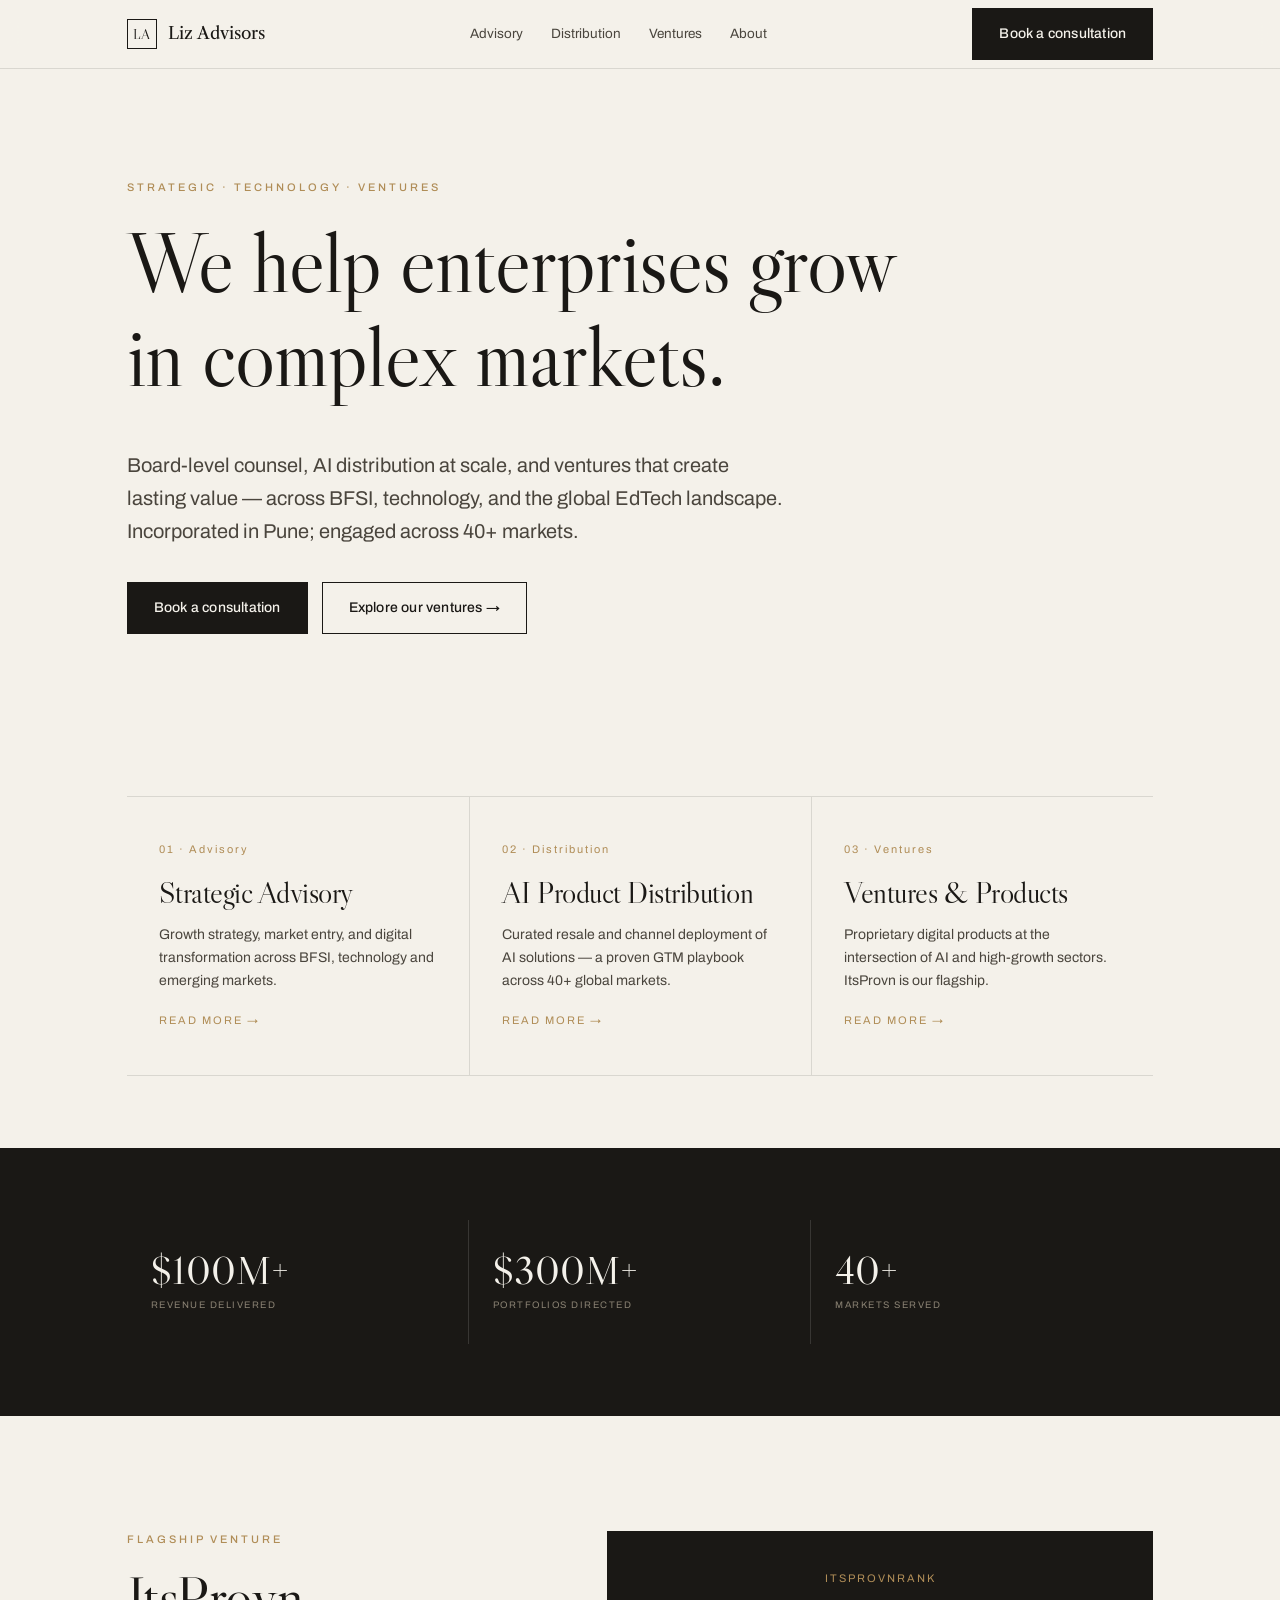
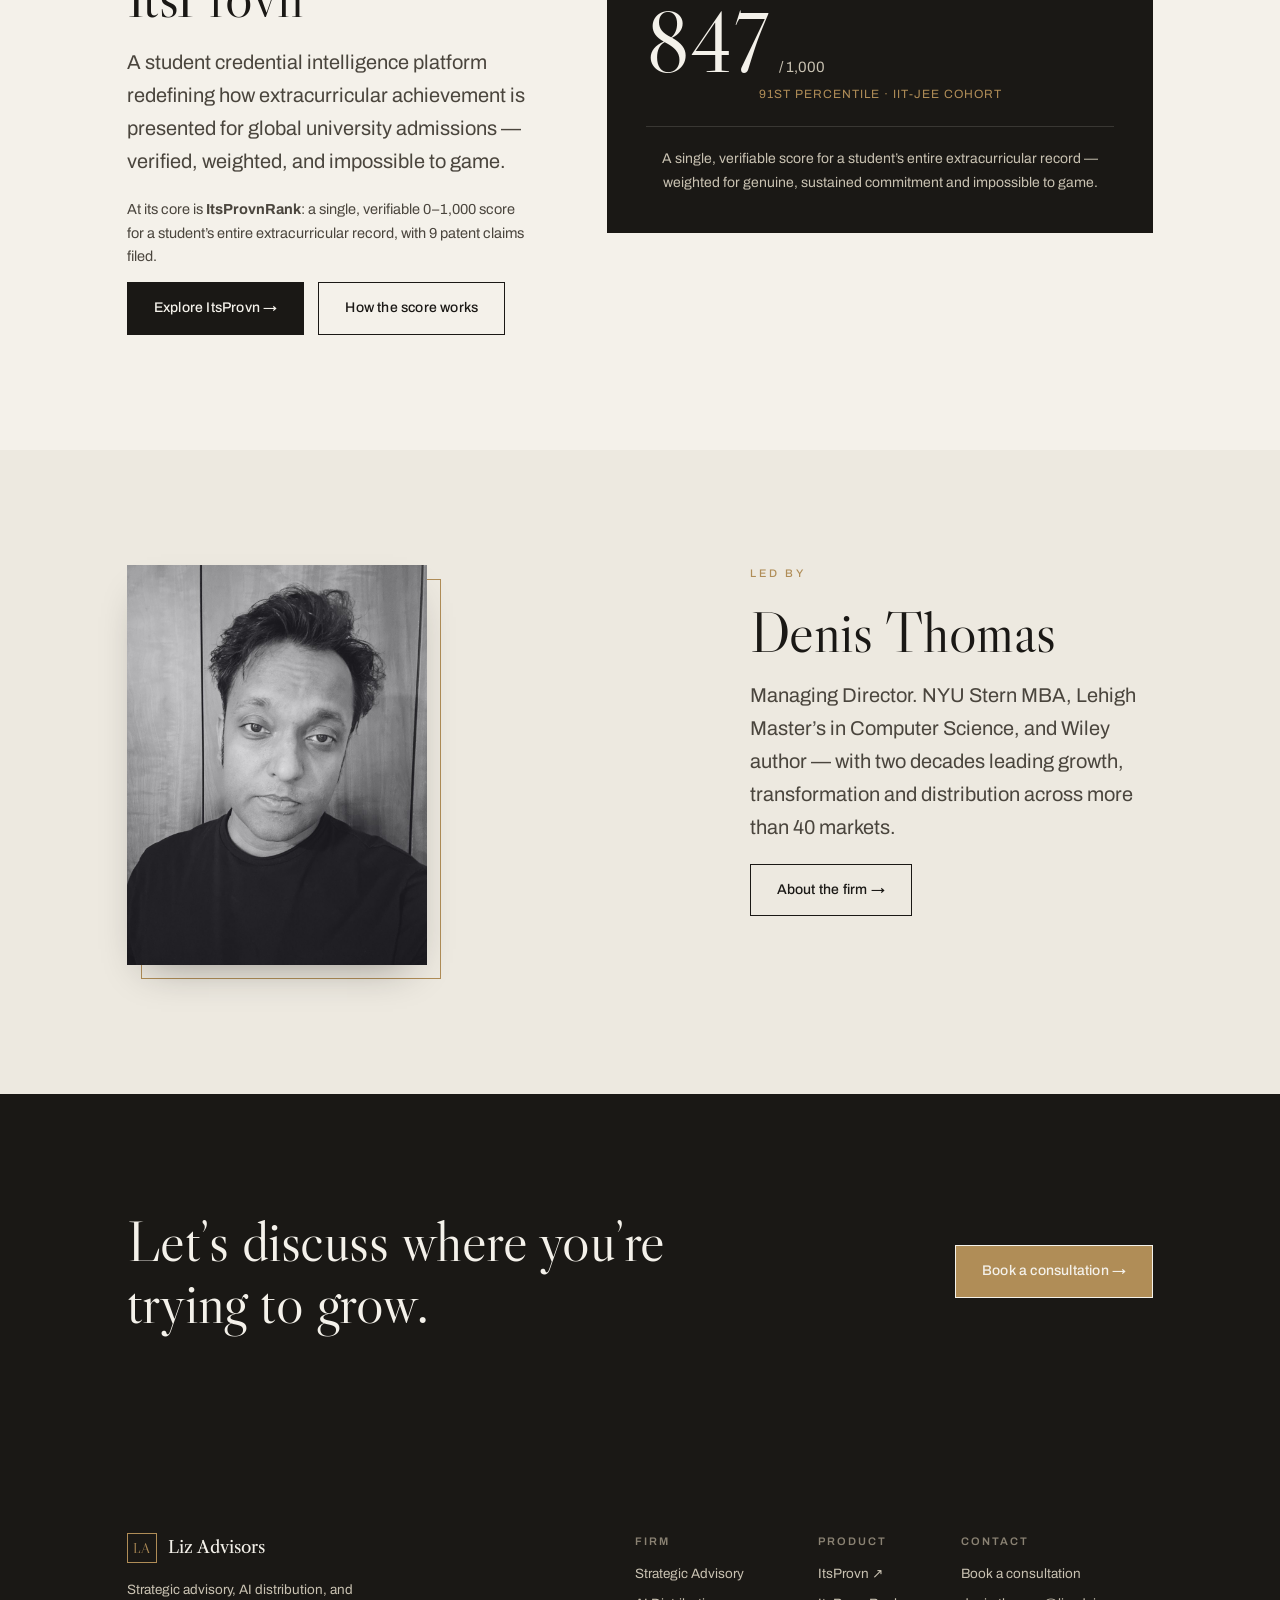
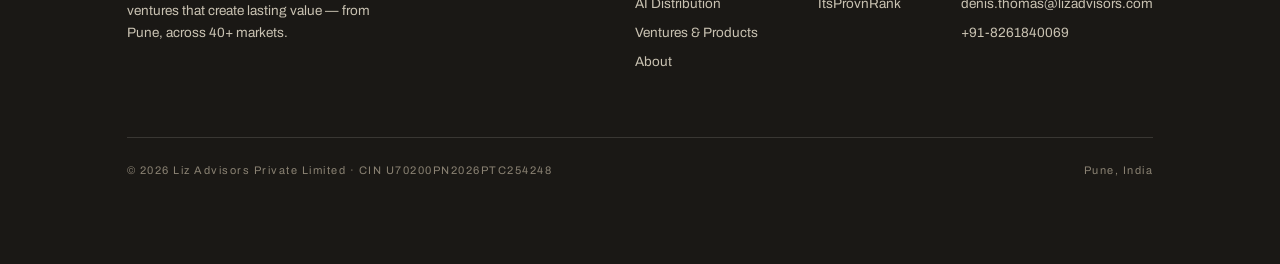
==== index.html @ 9263619c "Liz Advisors website — Option A Co-authored-by: Cursor <cursoragent@cursor.com>" ====
<!doctype html>
<html lang="en">
<head>
<meta charset="utf-8">
<meta name="viewport" content="width=device-width, initial-scale=1">
<title>Liz Advisors — Strategic advisory, AI distribution & ventures</title>
<meta name="description" content="Liz Advisors helps enterprises grow in complex markets, deploy AI at scale, and build ventures that create lasting value across BFSI, technology and EdTech.">
<meta property="og:type" content="website">
<meta property="og:site_name" content="Liz Advisors">
<meta property="og:url" content="https://www.lizadvisors.com/">
<meta property="og:title" content="Liz Advisors — Strategic advisory, AI distribution & ventures">
<meta property="og:description" content="Liz Advisors helps enterprises grow in complex markets, deploy AI at scale, and build ventures that create lasting value across BFSI, technology and EdTech.">
<meta property="og:image" content="https://www.lizadvisors.com/assets/og-image.jpg">
<meta property="og:image:width" content="1200">
<meta property="og:image:height" content="630">
<meta name="twitter:card" content="summary_large_image">
<meta name="twitter:title" content="Liz Advisors — Strategic advisory, AI distribution & ventures">
<meta name="twitter:description" content="Liz Advisors helps enterprises grow in complex markets, deploy AI at scale, and build ventures that create lasting value across BFSI, technology and EdTech.">
<meta name="twitter:image" content="https://www.lizadvisors.com/assets/og-image.jpg">
<link rel="canonical" href="https://www.lizadvisors.com/">
<link rel="preconnect" href="https://fonts.googleapis.com"><link rel="preconnect" href="https://fonts.gstatic.com" crossorigin><link href="https://fonts.googleapis.com/css2?family=Libre+Caslon+Display&family=Libre+Caslon+Text:ital,wght@0,400;0,700;1,400&family=Archivo:wght@400;500;600;700&display=swap" rel="stylesheet">
<link rel="stylesheet" href="styles.css">
<link rel="icon" href="assets/favicon.svg">
</head>
<body>
<header class="site-head">
  <div class="container nav">
    <a class="brand" href="index.html" aria-label="Liz Advisors — home"><span class="mark">LA</span><span class="name">Liz Advisors</span></a>
    <nav class="nav-links" aria-label="Primary">
      <a href="advisory.html">Advisory</a>
      <a href="distribution.html">Distribution</a>
      <a href="ventures.html">Ventures</a>
      <a href="about.html">About</a>
    </nav>
    <div class="nav-cta">
      <a class="btn btn--solid" href="contact.html">Book a consultation</a>
      <button class="nav-toggle" id="navToggle" aria-label="Open menu" aria-expanded="false"><span></span><span></span><span></span></button>
    </div>
  </div>
  <div class="mobile-menu" id="mobileMenu">
    <a href="advisory.html">Advisory</a>
    <a href="distribution.html">Distribution</a>
    <a href="ventures.html">Ventures</a>
    <a href="about.html">About</a>
    <a class="btn btn--solid" href="contact.html">Book a consultation</a>
  </div>
</header>
<main>

<section class="hero">
  <div class="container" data-reveal>
    <p class="eyebrow">Strategic &middot; Technology &middot; Ventures</p>
    <h1 class="display">We help enterprises grow in complex markets.</h1>
    <p class="lead">Board-level counsel, AI distribution at scale, and ventures that create lasting value — across BFSI, technology, and the global EdTech landscape. Incorporated in Pune; engaged across 40+ markets.</p>
    <div class="btn-row">
      <a class="btn btn--solid" href="contact.html">Book a consultation</a>
      <a class="btn" href="ventures.html">Explore our ventures &rarr;</a>
    </div>
  </div>
</section>

<section class="section--tight">
  <div class="container"><hr class="hr"></div>
  <div class="container divided grid-3" style="border-top:0" data-reveal>
    <a class="col pillar" href="advisory.html" style="display:block;transition:background .15s" onmouseover="this.style.background='var(--paper-2)'" onmouseout="this.style.background='transparent'">
      <div class="num">01 &middot; Advisory</div><h3 class="h3">Strategic Advisory</h3>
      <p>Growth strategy, market entry, and digital transformation across BFSI, technology and emerging markets.</p>
      <p style="margin-top:16px"><span class="label">Read more &rarr;</span></p>
    </a>
    <a class="col pillar" href="distribution.html" style="display:block;transition:background .15s" onmouseover="this.style.background='var(--paper-2)'" onmouseout="this.style.background='transparent'">
      <div class="num">02 &middot; Distribution</div><h3 class="h3">AI Product Distribution</h3>
      <p>Curated resale and channel deployment of AI solutions — a proven GTM playbook across 40+ global markets.</p>
      <p style="margin-top:16px"><span class="label">Read more &rarr;</span></p>
    </a>
    <a class="col pillar" href="ventures.html" style="display:block;transition:background .15s" onmouseover="this.style.background='var(--paper-2)'" onmouseout="this.style.background='transparent'">
      <div class="num">03 &middot; Ventures</div><h3 class="h3">Ventures &amp; Products</h3>
      <p>Proprietary digital products at the intersection of AI and high-growth sectors. ItsProvn is our flagship.</p>
      <p style="margin-top:16px"><span class="label">Read more &rarr;</span></p>
    </a>
  </div>
  <div class="container"><hr class="hr"></div>
</section>

<section class="bg-ink section--tight">
  <div class="container stats stats--3" data-reveal>
    <div class="stat"><div class="num">$100M+</div><div class="cap">Revenue delivered</div></div>
    <div class="stat"><div class="num">$300M+</div><div class="cap">Portfolios directed</div></div>
    <div class="stat"><div class="num">40+</div><div class="cap">Markets served</div></div>
  </div>
</section>

<section class="section">
  <div class="container featrow" data-reveal>
    <div>
      <p class="eyebrow">Flagship venture</p>
      <h2 class="h2">ItsProvn</h2>
      <p class="lead" style="margin-top:18px">A student credential intelligence platform redefining how extracurricular achievement is presented for global university admissions — verified, weighted, and impossible to game.</p>
      <p class="muted" style="font-size:14.5px">At its core is <strong>ItsProvnRank</strong>: a single, verifiable 0&ndash;1,000 score for a student&rsquo;s entire extracurricular record, with 9 patent claims filed.</p>
      <div class="btn-row" style="margin-top:8px">
        <a class="btn btn--solid" href="https://www.itsprovn.com" target="_blank" rel="noopener">Explore ItsProvn &rarr;</a>
        <a class="btn" href="ventures.html#rank">How the score works</a>
      </div>
    </div>
    <div class="ph" style="background:var(--ink);border:1px solid var(--line);padding:clamp(26px,3vw,38px);display:block;color:var(--paper);font-family:var(--sans)">
  <div class="label" style="color:var(--brass)">ITSPROVNRANK</div>
  <div style="display:flex;align-items:baseline;gap:10px;margin-top:14px"><span style="font-family:var(--serif);font-size:clamp(54px,8vw,84px);line-height:1">847</span><span style="color:var(--stone);font-size:15px">/ 1,000</span></div>
  <div style="font-size:12px;letter-spacing:1px;color:var(--brass);margin-bottom:22px">91ST PERCENTILE &middot; IIT-JEE COHORT</div>
  <p style="color:var(--stone);font-size:14px;line-height:1.65;margin:18px 0 0;border-top:1px solid var(--line-light);padding-top:20px">A single, verifiable score for a student&rsquo;s entire extracurricular record — weighted for genuine, sustained commitment and impossible to game.</p>
</div>
  </div>
</section>

<section class="bg-paper2 section">
  <div class="container featrow featrow--rev" data-reveal>
    <div style="position:relative;display:inline-block;width:100%;max-width:300px;margin:0 14px 14px 0"><span style="position:absolute;top:14px;left:14px;right:-14px;bottom:-14px;border:1px solid var(--brass);z-index:0"></span><img src="assets/denis-portrait.jpg" alt="Denis Thomas, Managing Director of Liz Advisors" style="position:relative;z-index:1;display:block;width:100%;aspect-ratio:3/4;object-fit:cover;box-shadow:0 18px 40px -20px rgba(26,24,21,.45)"></div>
    <div>
      <p class="eyebrow">Led by</p>
      <h2 class="h2">Denis Thomas</h2>
      <p class="lead" style="margin-top:16px">Managing Director. NYU Stern MBA, Lehigh Master&rsquo;s in Computer Science, and Wiley author — with two decades leading growth, transformation and distribution across more than 40 markets.</p>
      <a class="btn" href="about.html">About the firm &rarr;</a>
    </div>
  </div>
</section>

<section class="bg-ink section">
  <div class="container cta-band" data-reveal>
    <h2 class="h2">Let&rsquo;s discuss where you&rsquo;re trying to grow.</h2>
    <a class="btn btn--brass" href="contact.html">Book a consultation &rarr;</a>
  </div>
</section>
</main>
<footer class="site-foot">
  <div class="container">
    <div class="foot-grid">
      <div class="foot-brand">
        <a class="brand" href="index.html"><span class="mark">LA</span><span class="name">Liz Advisors</span></a>
        <p style="max-width:34ch;margin-top:16px;font-size:13.5px;line-height:1.6;color:var(--stone)">Strategic advisory, AI distribution, and ventures that create lasting value — from Pune, across 40+ markets.</p>
      </div>
      <div class="foot-links">
        <div class="foot-col"><h4>Firm</h4>
          <a href="advisory.html">Strategic Advisory</a>
          <a href="distribution.html">AI Distribution</a>
          <a href="ventures.html">Ventures &amp; Products</a>
          <a href="about.html">About</a></div>
        <div class="foot-col"><h4>Product</h4>
          <a href="https://www.itsprovn.com" target="_blank" rel="noopener">ItsProvn &#8599;</a>
          <a href="ventures.html#rank">ItsProvnRank</a></div>
        <div class="foot-col"><h4>Contact</h4>
          <a href="contact.html">Book a consultation</a>
          <a href="mailto:denis.thomas@lizadvisors.com">denis.thomas@lizadvisors.com</a>
          <a href="tel:+918261840069">+91-8261840069</a></div>
      </div>
    </div>
    <div class="foot-bottom">
      <span>&copy; 2026 Liz Advisors Private Limited &middot; CIN U70200PN2026PTC254248</span>
      <span>Pune, India</span>
    </div>
  </div>
</footer>
<script>
(function(){
  var t=document.getElementById('navToggle'),m=document.getElementById('mobileMenu');
  if(t&&m){t.addEventListener('click',function(){var o=m.classList.toggle('open');t.setAttribute('aria-expanded',o);});}
  var els=document.querySelectorAll('[data-reveal]');
  if('IntersectionObserver' in window){
    var io=new IntersectionObserver(function(es){es.forEach(function(e){if(e.isIntersecting){e.target.classList.add('in');io.unobserve(e.target);}});},{threshold:0.12});
    els.forEach(function(e){io.observe(e);});
  } else { els.forEach(function(e){e.classList.add('in');}); }
})();
</script>
</body>
</html>
---- styles.css ----
/* ===========================================================
   Liz Advisors — Option A "The Institution"
   Shared stylesheet
   =========================================================== */

:root{
  --paper:#F4F1EA;
  --paper-2:#EDE9E0;
  --ink:#1A1815;
  --graphite:#4A453D;
  --brass:#B08D57;
  --brass-dark:#9A7B4F;
  --stone:#C9C2B2;
  --line:rgba(26,24,21,0.12);
  --line-2:rgba(26,24,21,0.20);
  --line-light:rgba(244,241,234,0.14);
  --white:#fff;

  --serif:'Libre Caslon Display',Georgia,'Times New Roman',serif;
  --serif-text:'Libre Caslon Text',Georgia,serif;
  --sans:'Archivo',system-ui,-apple-system,Segoe UI,sans-serif;

  --maxw:1180px;
  --pad:clamp(24px,6vw,96px);
}

*{box-sizing:border-box}
html{scroll-behavior:smooth;-webkit-text-size-adjust:100%}
body{
  margin:0;
  background:var(--paper);
  color:var(--ink);
  font-family:var(--sans);
  font-size:16px;
  line-height:1.6;
  -webkit-font-smoothing:antialiased;
  text-rendering:optimizeLegibility;
}
::selection{background:var(--ink);color:var(--paper)}
img{max-width:100%;display:block}
a{color:inherit;text-decoration:none}

/* ---------- layout ---------- */
.container{max-width:var(--maxw);margin:0 auto;padding-left:var(--pad);padding-right:var(--pad)}
.section{padding-top:clamp(56px,9vw,120px);padding-bottom:clamp(56px,9vw,120px)}
.section--tight{padding-top:clamp(40px,6vw,72px);padding-bottom:clamp(40px,6vw,72px)}
.bg-ink{background:var(--ink);color:var(--paper)}
.bg-paper2{background:var(--paper-2)}
.hr{height:1px;background:var(--line);border:0;margin:0}

/* ---------- type ---------- */
.eyebrow{font-size:11px;letter-spacing:3px;color:var(--brass);text-transform:uppercase;margin:0 0 18px;font-weight:500}
.bg-ink .eyebrow{color:var(--brass)}
h1,h2,h3{font-family:var(--serif);font-weight:400;letter-spacing:-0.5px;margin:0}
.display{font-family:var(--serif);font-weight:400;line-height:1.12;letter-spacing:-1px;font-size:clamp(40px,6.6vw,86px);padding-bottom:0.06em}
.h1{font-size:clamp(34px,5.6vw,76px);line-height:1.04}
.h2{font-size:clamp(30px,4.6vw,58px);line-height:1.07}
.h3{font-size:clamp(22px,2.6vw,30px);line-height:1.15}
.serif-text{font-family:var(--serif-text)}
.italic{font-family:var(--serif-text);font-style:italic}
.lead{font-size:clamp(16px,1.8vw,20px);line-height:1.65;color:var(--graphite);max-width:60ch}
.bg-ink .lead{color:var(--stone)}
p{margin:0 0 1em}
.muted{color:var(--graphite)}
.bg-ink .muted{color:var(--stone)}
.label{font-size:11px;letter-spacing:2px;text-transform:uppercase;color:var(--brass)}

/* ---------- buttons ---------- */
.btn{display:inline-flex;align-items:center;gap:8px;font-family:var(--sans);font-size:14px;font-weight:500;letter-spacing:0.2px;padding:14px 26px;border:1px solid var(--ink);background:transparent;color:var(--ink);cursor:pointer;transition:background .18s,color .18s,border-color .18s;white-space:nowrap}
.btn:hover{background:var(--ink);color:var(--paper)}
.btn--solid{background:var(--ink);color:var(--paper)}
.btn--solid:hover{background:var(--brass);border-color:var(--brass);color:var(--ink)}
.btn--brass{background:var(--brass);border-color:var(--brass);color:var(--ink)}
.btn--brass:hover{background:var(--ink);border-color:var(--ink);color:var(--paper)}
.bg-ink .btn{border-color:var(--paper);color:var(--paper)}
.bg-ink .btn:hover{background:var(--paper);color:var(--ink)}
.btn-row{display:flex;gap:14px;flex-wrap:wrap}

/* ---------- header / nav ---------- */
.site-head{position:sticky;top:0;z-index:60;background:rgba(244,241,234,0.85);backdrop-filter:blur(14px);border-bottom:1px solid var(--line)}
.nav{display:flex;align-items:center;justify-content:space-between;gap:24px;height:68px}
.brand{display:flex;align-items:center;gap:11px}
.brand .mark{width:30px;height:30px;border:1.5px solid var(--ink);display:flex;align-items:center;justify-content:center;font-family:var(--serif);font-size:14px;line-height:1}
.brand .name{font-family:var(--serif-text);font-size:17px}
.nav-links{display:flex;align-items:center;gap:28px}
.nav-links a{font-size:13.5px;color:var(--graphite);transition:color .15s}
.nav-links a:hover,.nav-links a[aria-current="page"]{color:var(--ink)}
.nav-cta{display:flex;align-items:center;gap:14px}
.nav-toggle{display:none;width:42px;height:42px;border:1px solid var(--line-2);background:transparent;cursor:pointer;align-items:center;justify-content:center;flex-direction:column;gap:4px}
.nav-toggle span{display:block;width:18px;height:1.5px;background:var(--ink)}

@media(max-width:860px){
  .nav-links,.nav-cta .btn{display:none}
  .nav-toggle{display:flex}
  .mobile-menu{display:none;flex-direction:column;gap:2px;padding:8px var(--pad) 22px;border-bottom:1px solid var(--line);background:var(--paper)}
  .mobile-menu.open{display:flex}
  .mobile-menu a{padding:13px 0;font-size:16px;border-bottom:1px solid var(--line);color:var(--ink)}
  .mobile-menu .btn{margin-top:14px;display:inline-flex;width:100%;justify-content:center}
}
@media(min-width:861px){.mobile-menu{display:none}}

/* ---------- hero ---------- */
.hero{padding-top:clamp(56px,9vw,110px);padding-bottom:clamp(48px,7vw,90px)}
.hero .display{max-width:15ch;margin-bottom:clamp(28px,3.5vw,40px)}
.hero .lead{margin-bottom:34px}

/* ---------- pillars / grid cards ---------- */
.grid-3{display:grid;grid-template-columns:repeat(3,1fr)}
.grid-2{display:grid;grid-template-columns:repeat(2,1fr);gap:1px;background:var(--line);border:1px solid var(--line)}
.divided{border-top:1px solid var(--line)}
.divided .col{padding:clamp(28px,3.5vw,44px) clamp(20px,2.5vw,34px)}
.divided .col + .col{border-left:1px solid var(--line)}
.pillar .num{font-size:11px;letter-spacing:2px;color:var(--brass);margin-bottom:18px}
.pillar h3{margin-bottom:12px}
.pillar p{font-size:14px;line-height:1.65;color:var(--graphite);margin:0}

.cardgrid{display:grid;grid-template-columns:repeat(auto-fit,minmax(240px,1fr));gap:1px;background:var(--line);border:1px solid var(--line)}
.cardgrid .card{background:var(--white);padding:30px 30px}
.bg-paper2 .cardgrid .card{background:var(--paper)}
.card h3{font-family:var(--serif-text);font-size:19px;margin-bottom:10px}
.card p{font-size:14px;line-height:1.65;color:var(--graphite);margin:0}
.card .num{font-family:var(--serif);font-size:28px;color:var(--brass);margin-bottom:14px;display:block;line-height:1}
.solx{list-style:none;margin:0;padding:0;display:flex;flex-direction:column;gap:7px}
.solx li{position:relative;padding-left:20px;font-size:12.5px;line-height:1.45;color:var(--ink)}
.solx li::before{content:"";position:absolute;left:0;top:6px;width:7px;height:7px;border:1px solid var(--brass);background:transparent}
.bg-ink .solx li,.card[style*="--ink"] .solx li{color:var(--stone)}

/* ---------- stat band ---------- */
.stats{display:grid;grid-template-columns:repeat(4,1fr)}
.stats .stat{padding:30px 24px;border-right:1px solid var(--line-light)}
.stats .stat:last-child{border-right:0}
.stats.stats--3{grid-template-columns:repeat(3,1fr)}
@media(max-width:760px){.stats.stats--3{grid-template-columns:1fr}}
.stats .num{font-family:var(--serif);font-size:clamp(28px,3.4vw,40px);color:var(--paper);line-height:1}
.stats .cap{font-size:9.5px;letter-spacing:1.5px;color:#8A8273;margin-top:8px;text-transform:uppercase}

/* ---------- feature row ---------- */
.featrow{display:grid;grid-template-columns:0.85fr 1.15fr;gap:clamp(32px,6vw,80px);align-items:start}
.featrow--rev{grid-template-columns:1.15fr 0.85fr}
.sticky{position:sticky;top:96px}

/* ---------- placeholder media ---------- */
.ph{background:repeating-linear-gradient(135deg,#E4DFD3,#E4DFD3 9px,#EDE9E0 9px,#EDE9E0 18px);border:1px solid var(--line);display:flex;align-items:flex-end;justify-content:center;padding:12px;color:#8A8273;font-family:ui-monospace,Menlo,monospace;font-size:10px;text-align:center}
.ph--ink{background:repeating-linear-gradient(135deg,rgba(244,241,234,0.07),rgba(244,241,234,0.07) 9px,rgba(244,241,234,0.03) 9px,rgba(244,241,234,0.03) 18px);border-color:var(--line-light);color:#8A8273}
.ph--portrait{aspect-ratio:3/4}
.ph--wide{aspect-ratio:16/9}

/* ---------- list ---------- */
.tlist{list-style:none;margin:0;padding:0}
.tlist li{display:grid;grid-template-columns:90px 1fr 1.6fr;gap:clamp(16px,3vw,40px);align-items:center;padding:clamp(22px,3vw,34px) 0;border-bottom:1px solid var(--line)}
.tlist li:first-child{border-top:1px solid var(--line)}
.tlist .n{font-family:var(--serif);font-size:clamp(26px,3.2vw,42px);color:var(--brass)}
.tlist .t{font-family:var(--serif-text);font-size:clamp(18px,2.1vw,24px)}
.tlist .d{font-size:14px;line-height:1.6;color:var(--graphite);margin:0}

/* ---------- cta band ---------- */
.cta-band{display:flex;align-items:center;justify-content:space-between;gap:28px;flex-wrap:wrap}
.cta-band h2{max-width:18ch}

/* ---------- form ---------- */
.form{display:grid;gap:18px;max-width:560px}
.field{display:flex;flex-direction:column;gap:7px}
.field label{font-size:12px;letter-spacing:1px;text-transform:uppercase;color:var(--graphite)}
.field input,.field select,.field textarea{font-family:var(--sans);font-size:15px;padding:13px 15px;border:1px solid var(--line-2);background:var(--white);color:var(--ink);border-radius:0}
.field textarea{resize:vertical;min-height:120px}
.field input:focus,.field select:focus,.field textarea:focus{outline:none;border-color:var(--brass)}
.row-2{display:grid;grid-template-columns:1fr 1fr;gap:18px}

/* ---------- footer ---------- */
.site-foot{background:var(--ink);color:var(--stone);padding:clamp(48px,7vw,84px) 0}
.foot-grid{display:flex;align-items:flex-start;justify-content:space-between;gap:40px;flex-wrap:wrap}
.foot-brand .mark{border-color:var(--brass);color:var(--brass)}
.foot-brand .name{color:var(--paper)}
.foot-links{display:flex;gap:60px;flex-wrap:wrap}
.foot-col h4{font-family:var(--sans);font-size:11px;letter-spacing:2px;text-transform:uppercase;color:#8A8273;margin:0 0 14px;font-weight:600}
.foot-col a,.foot-col p{display:block;font-size:13.5px;color:var(--stone);margin:0 0 9px;line-height:1.5}
.foot-col a:hover{color:var(--paper)}
.foot-bottom{margin-top:clamp(36px,5vw,56px);padding-top:24px;border-top:1px solid var(--line-light);display:flex;justify-content:space-between;gap:20px;flex-wrap:wrap;font-size:11px;letter-spacing:1.5px;color:#8A8273}

/* ---------- reveal (kept visible; no JS/animation dependency) ---------- */
[data-reveal]{opacity:1}

/* ---------- responsive ---------- */
@media(max-width:820px){
  .grid-3,.stats{grid-template-columns:1fr 1fr}
  .stats .stat:nth-child(2){border-right:0}
  .divided .col + .col{border-left:0;border-top:1px solid var(--line)}
  .divided{display:block}
  .featrow,.featrow--rev{grid-template-columns:1fr;gap:28px}
  .sticky{position:static}
  .tlist li{grid-template-columns:60px 1fr;gap:14px}
  .tlist .d{grid-column:1/-1}
}
@media(max-width:560px){
  .grid-3,.stats{grid-template-columns:1fr}
  .stats .stat{border-right:0;border-bottom:1px solid var(--line-light)}
  .row-2{grid-template-columns:1fr}
}
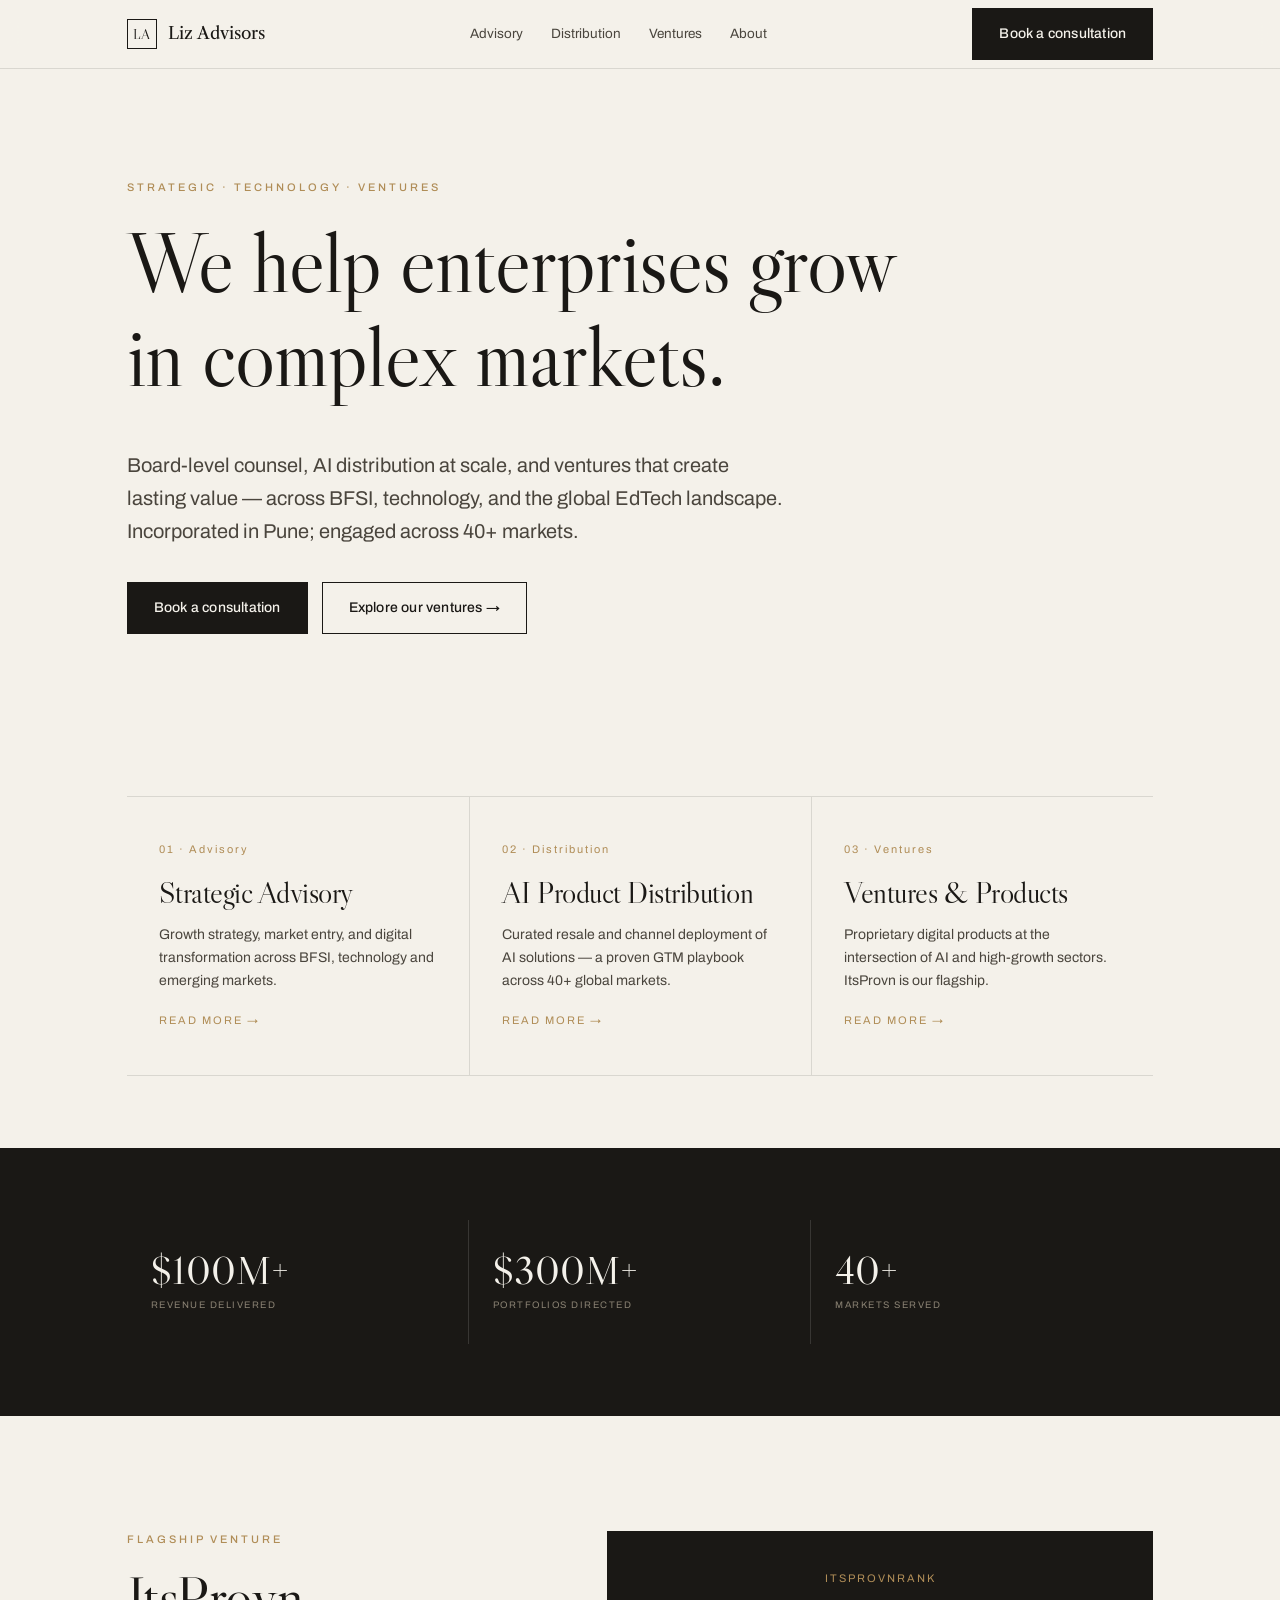
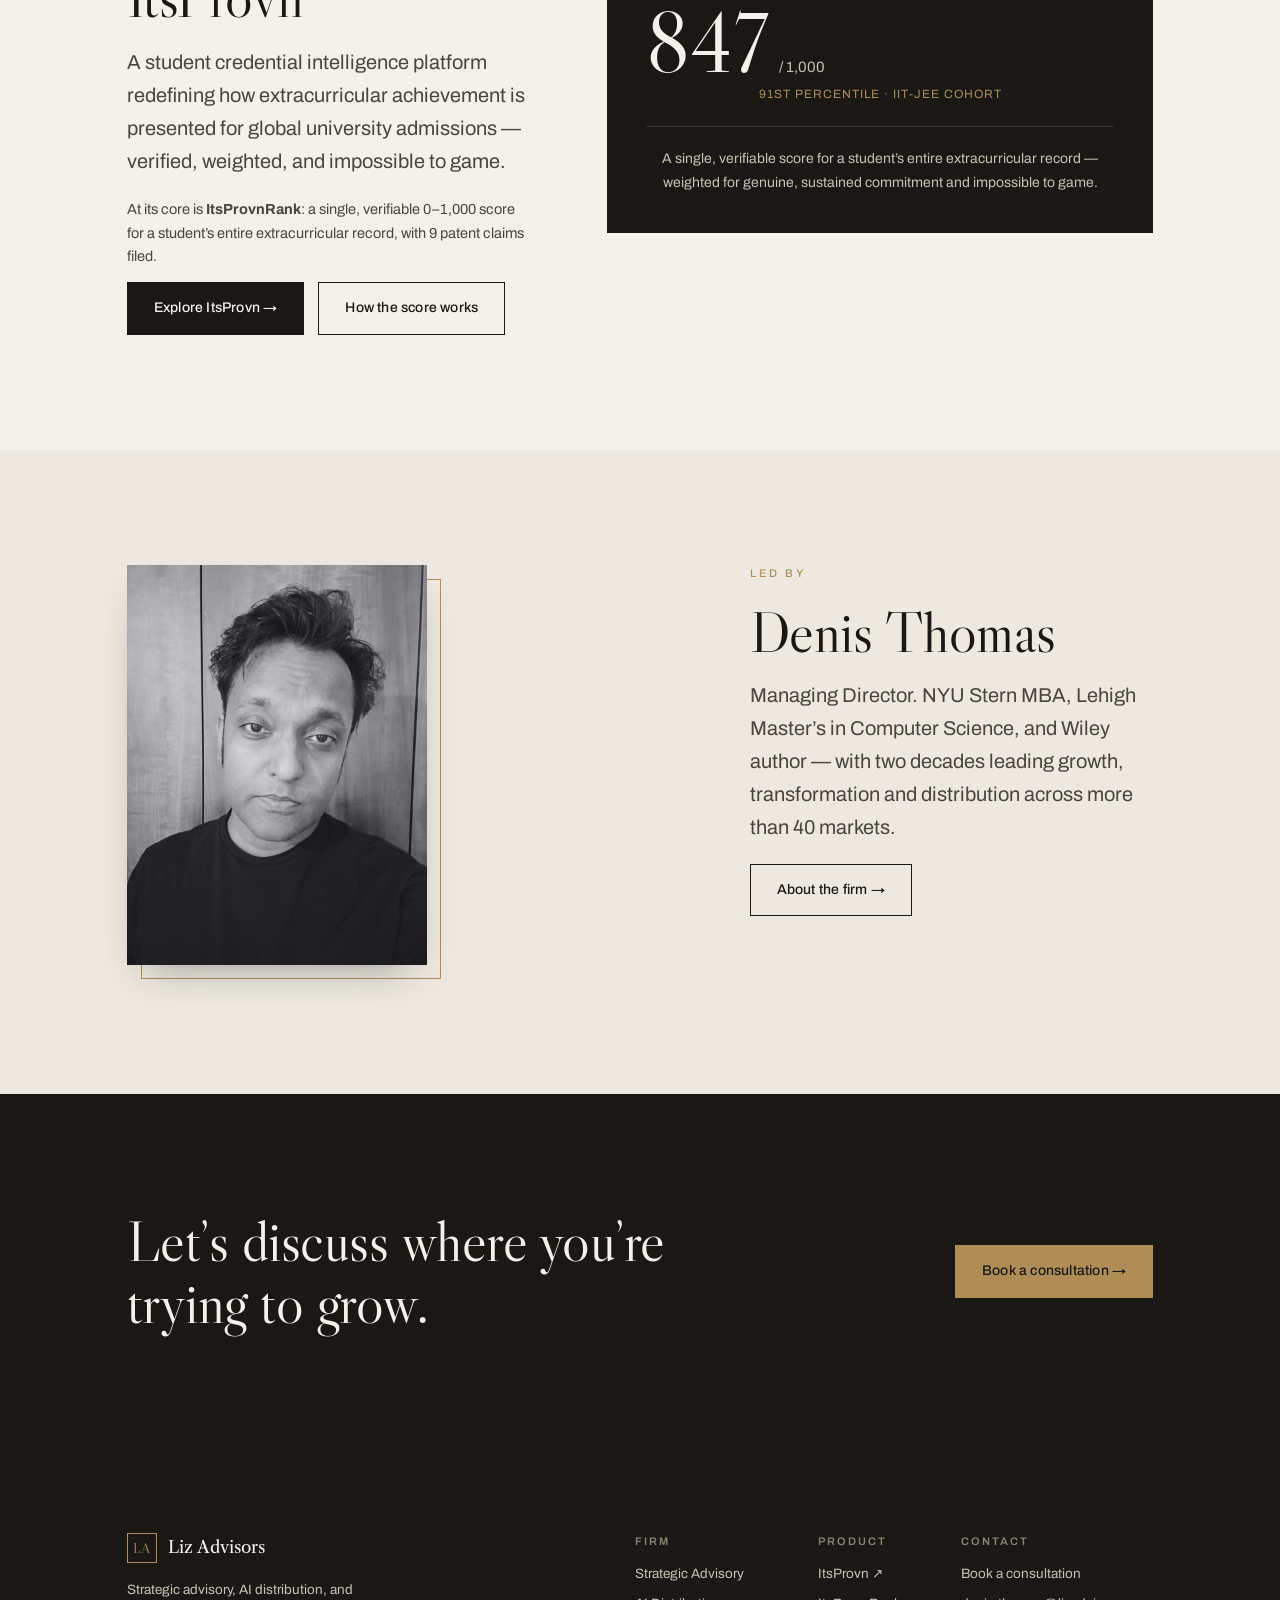
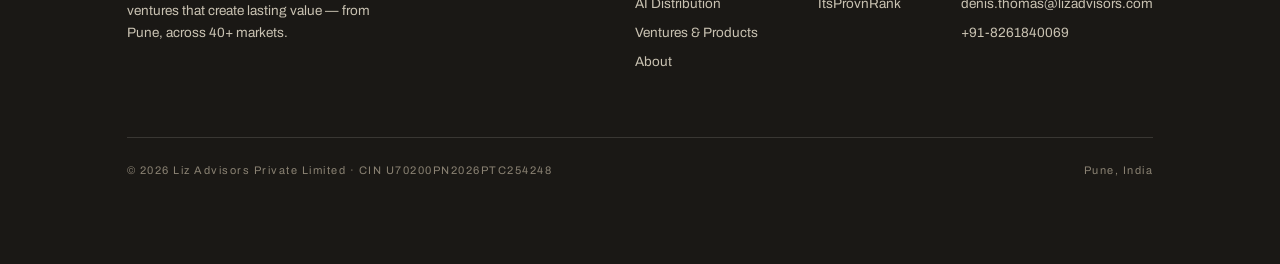
==== commit 9771dc6a: "Fix mobile CTA visibility and about-section layout. Restore readable button contrast in the mobile m" ====
--- a/index.html
+++ b/index.html
@@ -112,7 +112,7 @@
 
 <section class="bg-paper2 section">
   <div class="container featrow featrow--rev" data-reveal>
-    <div style="position:relative;display:inline-block;width:100%;max-width:300px;margin:0 14px 14px 0"><span style="position:absolute;top:14px;left:14px;right:-14px;bottom:-14px;border:1px solid var(--brass);z-index:0"></span><img src="assets/denis-portrait.jpg" alt="Denis Thomas, Managing Director of Liz Advisors" style="position:relative;z-index:1;display:block;width:100%;aspect-ratio:3/4;object-fit:cover;box-shadow:0 18px 40px -20px rgba(26,24,21,.45)"></div>
+    <div class="portrait-wrap"><span class="frame" aria-hidden="true"></span><img src="assets/denis-portrait.jpg" alt="Denis Thomas, Managing Director of Liz Advisors"></div>
     <div>
       <p class="eyebrow">Led by</p>
       <h2 class="h2">Denis Thomas</h2>
--- a/styles.css
+++ b/styles.css
@@ -74,6 +74,10 @@
 .btn--brass:hover{background:var(--ink);border-color:var(--ink);color:var(--paper)}
 .bg-ink .btn{border-color:var(--paper);color:var(--paper)}
 .bg-ink .btn:hover{background:var(--paper);color:var(--ink)}
+.bg-ink .btn--brass{background:var(--brass);border-color:var(--brass);color:var(--ink)}
+.bg-ink .btn--brass:hover{background:var(--paper);border-color:var(--paper);color:var(--ink)}
+.bg-ink .btn--solid{background:var(--paper);border-color:var(--paper);color:var(--ink)}
+.bg-ink .btn--solid:hover{background:var(--brass);border-color:var(--brass);color:var(--ink)}
 .btn-row{display:flex;gap:14px;flex-wrap:wrap}
 
 /* ---------- header / nav ---------- */
@@ -94,8 +98,9 @@
   .nav-toggle{display:flex}
   .mobile-menu{display:none;flex-direction:column;gap:2px;padding:8px var(--pad) 22px;border-bottom:1px solid var(--line);background:var(--paper)}
   .mobile-menu.open{display:flex}
-  .mobile-menu a{padding:13px 0;font-size:16px;border-bottom:1px solid var(--line);color:var(--ink)}
-  .mobile-menu .btn{margin-top:14px;display:inline-flex;width:100%;justify-content:center}
+  .mobile-menu a:not(.btn){padding:13px 0;font-size:16px;border-bottom:1px solid var(--line);color:var(--ink)}
+  .mobile-menu .btn{margin-top:14px;display:inline-flex;width:100%;justify-content:center;color:var(--paper);border-color:var(--ink);background:var(--ink)}
+  .mobile-menu .btn:hover{background:var(--brass);border-color:var(--brass);color:var(--ink)}
 }
 @media(min-width:861px){.mobile-menu{display:none}}
 
@@ -145,6 +150,11 @@
 .ph--portrait{aspect-ratio:3/4}
 .ph--wide{aspect-ratio:16/9}
 
+/* ---------- portrait (Denis) ---------- */
+.portrait-wrap{position:relative;display:block;width:100%;max-width:320px;margin:0 auto 28px}
+.portrait-wrap .frame{position:absolute;top:14px;left:14px;right:-14px;bottom:-14px;border:1px solid var(--brass);z-index:0;pointer-events:none}
+.portrait-wrap img{position:relative;z-index:1;display:block;width:100%;aspect-ratio:3/4;object-fit:cover;box-shadow:0 18px 40px -20px rgba(26,24,21,.45)}
+
 /* ---------- list ---------- */
 .tlist{list-style:none;margin:0;padding:0}
 .tlist li{display:grid;grid-template-columns:90px 1fr 1.6fr;gap:clamp(16px,3vw,40px);align-items:center;padding:clamp(22px,3vw,34px) 0;border-bottom:1px solid var(--line)}
@@ -181,15 +191,22 @@
 [data-reveal]{opacity:1}
 
 /* ---------- responsive ---------- */
-@media(max-width:820px){
+@media(max-width:860px){
   .grid-3,.stats{grid-template-columns:1fr 1fr}
   .stats .stat:nth-child(2){border-right:0}
   .divided .col + .col{border-left:0;border-top:1px solid var(--line)}
   .divided{display:block}
   .featrow,.featrow--rev{grid-template-columns:1fr;gap:28px}
+  .featrow > *,.featrow--rev > *{min-width:0}
   .sticky{position:static}
+  .portrait-wrap{max-width:280px;margin:0 auto 24px}
+  .cta-band{flex-direction:column;align-items:flex-start}
+  .cta-band .btn{width:100%;justify-content:center;white-space:normal;text-align:center}
   .tlist li{grid-template-columns:60px 1fr;gap:14px}
   .tlist .d{grid-column:1/-1}
+}
+@media(min-width:861px){
+  .portrait-wrap{display:inline-block;width:100%;max-width:300px;margin:0 14px 14px 0}
 }
 @media(max-width:560px){
   .grid-3,.stats{grid-template-columns:1fr}
